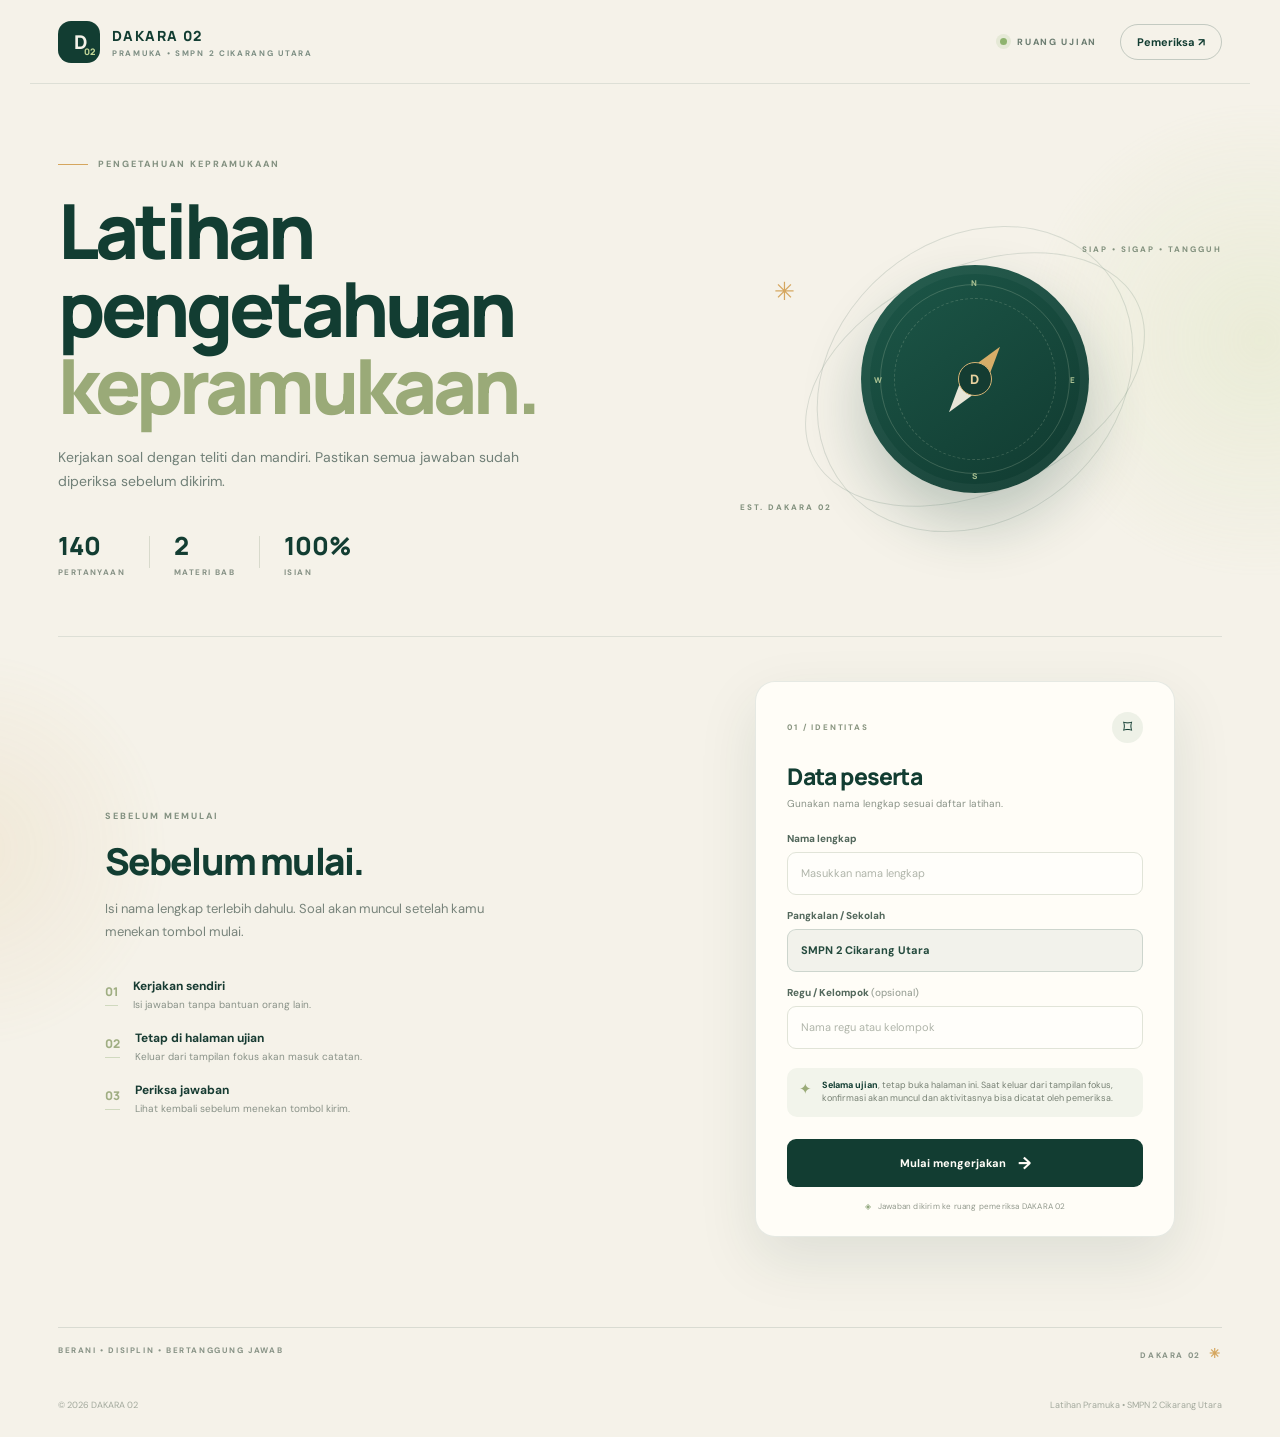
==== index.html @ f545b823 "Add files via upload" ====
<!doctype html>
<html lang="id">
  <head>
    <meta charset="utf-8" />
    <meta name="viewport" content="width=device-width, initial-scale=1" />
    <meta name="theme-color" content="#123d32" />
    <meta
      name="description"
      content="Ruang ujian pengetahuan kepramukaan DAKARA 02."
    />
    <title>DAKARA 02 — Ruang Ujian Pramuka</title>
    <link rel="preconnect" href="https://fonts.googleapis.com" />
    <link rel="preconnect" href="https://fonts.gstatic.com" crossorigin />
    <link
      href="https://fonts.googleapis.com/css2?family=DM+Sans:wght@400;500;600;700;800&family=Manrope:wght@400;500;600;700;800&display=swap"
      rel="stylesheet"
    />
    <link rel="stylesheet" href="style.css" />
    <script src="questions.js" defer></script>
    <script src="app.js" defer></script>
  </head>
  <body>
    <div class="ambient ambient-one"></div>
    <div class="ambient ambient-two"></div>
    <header class="site-header">
      <a class="brand" href="#top" aria-label="DAKARA 02 beranda">
        <span class="brand-mark">D<span>02</span></span>
        <span class="brand-copy"
          ><strong>DAKARA 02</strong
          ><small>PRAMUKA • SMPN 2 CIKARANG UTARA</small></span
        >
      </a>
      <div class="header-right">
        <span class="header-tag"
          ><span class="live-dot"></span> RUANG UJIAN</span
        >
        <button
          class="ghost-button examiner-open"
          id="openExaminer"
          type="button"
        >
          Pemeriksa <span aria-hidden="true">↗</span>
        </button>
      </div>
    </header>

    <main class="main-shell" id="top">
      <section class="intro-screen" id="introScreen">
        <div class="hero-grid">
          <div class="hero-copy">
            <div class="eyebrow">
              <span class="eyebrow-line"></span> PENGETAHUAN KEPRAMUKAAN
            </div>
            <h1>Latihan pengetahuan<br /><em>kepramukaan.</em></h1>
            <p class="hero-lead">
              Kerjakan soal dengan teliti dan mandiri. Pastikan semua jawaban
              sudah diperiksa sebelum dikirim.
            </p>
            <div class="hero-stats">
              <div><strong>140</strong><span>PERTANYAAN</span></div>
              <i></i>
              <div><strong>2</strong><span>MATERI BAB</span></div>
              <i></i>
              <div><strong>100%</strong><span>ISIAN</span></div>
            </div>
          </div>
          <div class="hero-art" aria-hidden="true">
            <div class="orbit orbit-a"></div>
            <div class="orbit orbit-b"></div>
            <div class="compass">
              <span class="compass-n">N</span><span class="compass-e">E</span
              ><span class="compass-s">S</span><span class="compass-w">W</span>
              <div class="compass-needle"></div>
              <div class="compass-center">D</div>
            </div>
            <div class="art-note note-top">SIAP • SIGAP • TANGGUH</div>
            <div class="art-note note-bottom">EST. DAKARA 02</div>
            <div class="art-star">✳</div>
          </div>
        </div>

        <div class="start-layout">
          <div class="start-info">
            <span class="section-kicker">SEBELUM MEMULAI</span>
            <h2>Sebelum mulai.</h2>
            <p>
              Isi nama lengkap terlebih dahulu. Soal akan muncul setelah kamu
              menekan tombol mulai.
            </p>
            <div class="instruction-list">
              <div>
                <span class="instruction-icon">01</span
                ><span
                  ><b>Kerjakan sendiri</b
                  ><small>Isi jawaban tanpa bantuan orang lain.</small></span
                >
              </div>
              <div>
                <span class="instruction-icon">02</span
                ><span
                  ><b>Tetap di halaman ujian</b
                  ><small
                    >Keluar dari tampilan fokus akan masuk catatan.</small
                  ></span
                >
              </div>
              <div>
                <span class="instruction-icon">03</span
                ><span
                  ><b>Periksa jawaban</b
                  ><small
                    >Lihat kembali sebelum menekan tombol kirim.</small
                  ></span
                >
              </div>
            </div>
          </div>
          <form class="start-card" id="startForm">
            <div class="card-heading">
              <span class="card-index">01 / IDENTITAS</span
              ><span class="lock-icon">⌑</span>
            </div>
            <h3>Data peserta</h3>
            <p class="card-subtitle">
              Gunakan nama lengkap sesuai daftar latihan.
            </p>
            <label for="studentName">Nama lengkap</label>
            <input
              id="studentName"
              name="studentName"
              type="text"
              placeholder="Masukkan nama lengkap"
              maxlength="80"
              autocomplete="name"
              required
            />
            <label for="baseName">Pangkalan / Sekolah</label>
            <input
              id="baseName"
              name="baseName"
              type="text"
              value="SMPN 2 Cikarang Utara"
              maxlength="100"
              readonly
              aria-readonly="true"
              required
            />
            <label for="teamName"
              >Regu / Kelompok <span class="optional">(opsional)</span></label
            >
            <input
              id="teamName"
              name="teamName"
              type="text"
              placeholder="Nama regu atau kelompok"
              maxlength="50"
            />
            <div class="focus-note">
              <span>✦</span>
              <p>
                <b>Selama ujian</b>, tetap buka halaman ini. Saat keluar dari
                tampilan fokus, konfirmasi akan muncul dan aktivitasnya bisa
                dicatat oleh pemeriksa.
              </p>
            </div>
            <button class="primary-button full-button" type="submit">
              Mulai mengerjakan <span>→</span>
            </button>
            <div class="secure-caption">
              <span>◈</span> Jawaban dikirim ke ruang pemeriksa DAKARA 02
            </div>
          </form>
        </div>
        <div class="bottom-ribbon">
          <span>BERANI • DISIPLIN • BERTANGGUNG JAWAB</span
          ><span>DAKARA 02 <b>✳</b></span>
        </div>
      </section>

      <section class="exam-screen hidden" id="examScreen">
        <div class="exam-topline">
          <div>
            <span class="section-kicker">RUANG UJIAN / DAKARA 02</span>
            <h2 id="welcomeName">Selamat mengerjakan.</h2>
          </div>
          <div class="exam-meta">
            <span class="meta-pill" id="answeredMeta">0 / 140 terjawab</span
            ><span class="timer-pill" id="timer">00:00</span>
          </div>
        </div>
        <div class="progress-track">
          <div class="progress-fill" id="progressFill"></div>
        </div>
        <div
          class="focus-alert"
          id="focusAlert"
          role="status"
          aria-live="polite"
        >
          <span>!</span>
          <div>
            <b>Jangan tinggalkan halaman ujian.</b
            ><small
              >Keluar dari tampilan fokus atau berpindah aplikasi akan masuk
              catatan pemeriksa.</small
            >
          </div>
          <span class="violation-count" id="violationCount">0 catatan</span>
        </div>
        <div class="exam-layout">
          <aside class="exam-sidebar">
            <div class="sidebar-block">
              <span class="section-kicker">PESERTA</span
              ><strong id="examStudentName">—</strong
              ><small id="examBaseName">—</small>
            </div>
            <div class="sidebar-block chapter-selector">
              <span class="section-kicker">MATERI</span
              ><button
                type="button"
                class="chapter-chip active"
                id="chapterOneChip"
              >
                <span>01</span><span>Bab 1 & 2<small>40 soal</small></span
                ><b>›</b></button
              ><button type="button" class="chapter-chip" id="chapterThreeChip">
                <span>02</span><span>Bab 3<small>100 soal</small></span
                ><b>›</b>
              </button>
            </div>
            <div class="sidebar-tip">
              <span>✳</span>
              <p>
                Jawaban tersimpan sementara di perangkat selama halaman ujian
                terbuka.
              </p>
            </div>
          </aside>
          <div class="question-area">
            <div class="question-toolbar">
              <div>
                <span class="section-kicker" id="sectionLabel"
                  >BAB 1 DAN 2</span
                >
                <h3 id="pageHeading">Dasar-Dasar Kepramukaan</h3>
              </div>
              <span class="page-count" id="pageCount">01 / 14</span>
            </div>
            <div id="questionList" class="question-list"></div>
            <div class="pagination-row">
              <button
                type="button"
                class="secondary-button"
                id="prevPage"
                disabled
              >
                ← Sebelumnya</button
              ><span id="pageHint">Halaman 1 dari 14</span
              ><button type="button" class="primary-button" id="nextPage">
                Berikutnya →
              </button>
            </div>
          </div>
        </div>
        <div class="exam-bottom">
          <span>DAKARA 02 <b>✳</b> • TETAP FOKUS SAMPAI SELESAI</span
          ><button type="button" class="text-button" id="finishButton">
            Kirim jawaban <span>↗</span>
          </button>
        </div>
      </section>

      <section class="submitted-screen hidden" id="submittedScreen">
        <div class="success-seal">✓</div>
        <span class="section-kicker">JAWABAN TERKIRIM</span>
        <h2>Terima kasih,<br /><em id="submittedName">Pejuang DAKARA.</em></h2>
        <p>
          Jawabanmu sudah diteruskan ke ruang pemeriksa. Tetap semangat dan
          terus belajar.
        </p>
        <div class="submitted-summary" id="submittedSummary"></div>
        <div class="bottom-ribbon">
          <span>BERANI • DISIPLIN • BERTANGGUNG JAWAB</span
          ><span>DAKARA 02 <b>✳</b></span>
        </div>
      </section>

      <section class="review-screen hidden" id="reviewScreen">
        <div class="review-header">
          <div>
            <span class="section-kicker">AREA KHUSUS</span>
            <h2>Ruang pemeriksa.</h2>
            <p>
              Masuk menggunakan kode pemeriksa untuk melihat daftar peserta dan
              memeriksa jawaban.
            </p>
          </div>
          <button type="button" class="ghost-button" id="closeExaminer">
            ← Kembali
          </button>
        </div>
        <div class="review-login" id="reviewLogin">
          <span class="card-index">AKSES TERBATAS / DAKARA 02</span>
          <h3>Masuk sebagai pemeriksa</h3>
          <label for="reviewCode">Kode pemeriksa</label
          ><input
            id="reviewCode"
            type="password"
            placeholder="Masukkan kode akses"
            autocomplete="off"
          />
          <button
            type="button"
            class="primary-button full-button"
            id="loadParticipants"
          >
            Buka daftar peserta →
          </button>
          <p class="form-message" id="reviewMessage"></p>
        </div>
        <div class="review-dashboard hidden" id="reviewDashboard">
          <div class="review-dashboard-head">
            <div>
              <span class="section-kicker">DATA MASUK</span>
              <h3>Daftar peserta</h3>
            </div>
            <button
              type="button"
              class="secondary-button"
              id="refreshParticipants"
            >
              ↻ Muat ulang
            </button>
          </div>
          <div class="review-stats" id="reviewStats"></div>
          <div class="review-table-wrap">
            <table class="review-table">
              <thead>
                <tr>
                  <th>Peserta</th>
                  <th>Pangkalan</th>
                  <th>Jawaban</th>
                  <th>Catatan fokus</th>
                  <th></th>
                </tr>
              </thead>
              <tbody id="participantsBody"></tbody>
            </table>
          </div>
          <p class="empty-state hidden" id="emptyParticipants">
            Belum ada jawaban peserta yang masuk.
          </p>
          <div class="answer-detail hidden" id="answerDetail">
            <div class="detail-heading">
              <div>
                <span class="section-kicker">LEMBAR JAWABAN</span>
                <h3 id="detailName">Nama peserta</h3>
                <p id="detailMeta"></p>
              </div>
              <button class="secondary-button" type="button" id="closeDetail">
                Tutup ✕
              </button>
            </div>
            <div id="detailAnswers"></div>
          </div>
        </div>
        <div class="bottom-ribbon">
          <span>AREA KHUSUS PEMERIKSA</span><span>DAKARA 02 <b>✳</b></span>
        </div>
      </section>
    </main>

    <div class="toast" id="toast" role="status" aria-live="polite"></div>
    <div
      class="modal-backdrop hidden"
      id="focusExitModal"
      role="dialog"
      aria-modal="true"
      aria-labelledby="focusModalTitle"
    >
      <div class="confirm-card focus-confirm-card">
        <span class="section-kicker">PEMBERITAHUAN UJIAN</span>
        <h3 id="focusModalTitle">Keluar dari tampilan fokus?</h3>
        <p id="focusModalCopy">
          Kalau kamu memilih keluar, aktivitas ini akan dicatat sebagai membuka
          aplikasi lain dan bisa dilihat oleh pemeriksa. Kamu yakin ingin
          keluar?
        </p>
        <div class="focus-modal-actions">
          <button type="button" class="secondary-button" id="focusStayButton">
            Tetap di ujian
          </button>
          <button type="button" class="primary-button" id="focusLeaveButton">
            Ya, keluar
          </button>
          <button
            type="button"
            class="primary-button hidden"
            id="focusResumeButton"
          >
            Saya mengerti
          </button>
        </div>
      </div>
    </div>
    <div
      class="modal-backdrop hidden"
      id="confirmModal"
      role="dialog"
      aria-modal="true"
      aria-labelledby="confirmTitle"
    >
      <div class="confirm-card">
        <span class="section-kicker">SEBELUM MENGIRIM</span>
        <h3 id="confirmTitle">Sudah yakin dengan jawabanmu?</h3>
        <p id="confirmCopy">
          Jawaban yang sudah dikirim tidak dapat diubah dari halaman peserta.
        </p>
        <div class="confirm-stats" id="confirmStats"></div>
        <div class="confirm-actions">
          <button type="button" class="secondary-button" id="cancelSubmit">
            Periksa lagi</button
          ><button type="button" class="primary-button" id="confirmSubmit">
            Ya, kirim jawaban →
          </button>
        </div>
      </div>
    </div>
    <iframe
      name="submitFrame"
      id="submitFrame"
      class="hidden-frame"
      title="Pengiriman jawaban"
    ></iframe>
    <form
      id="submitForm"
      class="hidden-frame"
      method="POST"
      target="submitFrame"
    >
      <input type="hidden" name="payload" id="payloadField" />
    </form>
    <footer class="site-footer">
      <span>© 2026 DAKARA 02</span
      ><span>Latihan Pramuka • SMPN 2 Cikarang Utara</span>
    </footer>
  </body>
</html>
---- style.css ----
:root{--forest:#123d32;--forest-2:#1b5546;--forest-3:#2a6a57;--lime:#c6d99a;--paper:#f5f2e9;--paper-2:#fffdf7;--ink:#173b32;--muted:#718078;--line:#e3e3d7;--gold:#d5a65e;--danger:#b55242;--shadow:0 22px 60px rgba(18,61,50,.10)}
*{box-sizing:border-box}html{scroll-behavior:smooth}body{margin:0;background:var(--paper);color:var(--ink);font-family:'DM Sans',sans-serif;min-height:100vh;overflow-x:hidden}button,input{font:inherit}button{cursor:pointer}.ambient{position:fixed;z-index:-1;border-radius:50%;filter:blur(1px);pointer-events:none}.ambient-one{width:480px;height:480px;right:-220px;top:100px;background:radial-gradient(circle,rgba(198,217,154,.22),transparent 70%)}.ambient-two{width:400px;height:400px;left:-230px;bottom:-150px;background:radial-gradient(circle,rgba(213,166,94,.12),transparent 70%)}.site-header{height:84px;display:flex;align-items:center;justify-content:space-between;max-width:1220px;margin:auto;padding:0 28px;border-bottom:1px solid rgba(18,61,50,.10);position:relative;z-index:2}.brand{display:flex;align-items:center;gap:12px;text-decoration:none;color:var(--forest)}.brand-mark{height:42px;width:42px;border-radius:13px;background:var(--forest);color:var(--paper);display:flex;align-items:center;justify-content:center;font:800 19px Manrope;letter-spacing:-2px;position:relative}.brand-mark span{font-size:9px;color:var(--lime);position:absolute;right:5px;bottom:5px;letter-spacing:0}.brand-copy{display:flex;flex-direction:column;gap:3px}.brand-copy strong{font:800 14px Manrope;letter-spacing:1.4px}.brand-copy small{font-size:8px;letter-spacing:1.7px;color:#7c8d82;font-weight:700}.header-right{display:flex;align-items:center;gap:23px}.header-tag{font-size:9px;letter-spacing:1.7px;font-weight:800;color:#6c7d71}.live-dot{display:inline-block;width:7px;height:7px;border-radius:50%;background:#8eb36e;margin-right:7px;box-shadow:0 0 0 4px rgba(142,179,110,.15)}.ghost-button{border:1px solid rgba(18,61,50,.22);background:transparent;color:var(--forest);border-radius:50px;padding:10px 16px;font-size:11px;font-weight:700;transition:.2s}.ghost-button:hover,.secondary-button:hover{background:#e9eddf;border-color:#b5c6aa}.main-shell{max-width:1220px;margin:0 auto;padding:0 28px}.intro-screen{padding-top:54px}.hero-grid{display:grid;grid-template-columns:1.15fr .85fr;align-items:center;min-height:390px;position:relative}.hero-copy{padding:20px 0 44px}.eyebrow,.section-kicker{font-size:9px;letter-spacing:2px;font-weight:800;color:#839181}.eyebrow{display:flex;align-items:center;gap:10px}.eyebrow-line{width:30px;height:1px;background:var(--gold)}h1,h2,h3,p{margin-top:0}h1{font:800 clamp(48px,6vw,76px)/1.02 Manrope;letter-spacing:-4px;margin:22px 0 20px;color:var(--forest)}h1 em,h2 em{font-style:normal;color:#9aaa78} .hero-lead{max-width:505px;line-height:1.75;color:#718078;font-size:14px}.hero-stats{display:flex;align-items:center;gap:24px;margin-top:34px}.hero-stats div{display:flex;flex-direction:column;gap:4px}.hero-stats strong{font:800 25px Manrope;color:var(--forest)}.hero-stats span{font-size:8px;letter-spacing:1.4px;color:#879286;font-weight:800}.hero-stats i{height:32px;width:1px;background:#d8dacc}.hero-art{height:340px;position:relative;display:flex;align-items:center;justify-content:center}.orbit{position:absolute;border:1px solid rgba(18,61,50,.13);border-radius:50%;transform:rotate(-25deg)}.orbit-a{width:360px;height:225px}.orbit-b{width:280px;height:340px;transform:rotate(50deg)}.compass{width:228px;height:228px;border-radius:50%;background:linear-gradient(145deg,#1d5849,#10392f);box-shadow:0 30px 60px rgba(18,61,50,.24),inset 0 0 0 9px rgba(255,255,255,.04);position:relative;display:flex;align-items:center;justify-content:center;color:#dae7c9}.compass:before,.compass:after{content:'';position:absolute;border:1px solid rgba(217,231,201,.20);border-radius:50%;inset:19px}.compass:after{inset:33px;border-style:dashed}.compass-n,.compass-e,.compass-s,.compass-w{position:absolute;font:800 8px Manrope;letter-spacing:1px;color:#a8c092}.compass-n{top:12px}.compass-s{bottom:12px}.compass-e{right:13px}.compass-w{left:13px}.compass-needle{width:83px;height:83px;clip-path:polygon(50% 0,65% 48%,50% 100%,35% 52%);background:linear-gradient(180deg,#d7ad68 0 50%,#e8e6d8 50%);transform:rotate(38deg);filter:drop-shadow(0 4px 5px rgba(0,0,0,.2))}.compass-center{position:absolute;width:34px;height:34px;border-radius:50%;background:#143c32;border:1px solid #d5b475;color:#e8d19e;display:grid;place-items:center;font:800 13px Manrope}.art-note{position:absolute;font-size:8px;letter-spacing:2px;font-weight:800;color:#82917e}.note-top{top:35px;right:0}.note-bottom{bottom:37px;left:13px}.art-star{position:absolute;top:66px;left:47px;color:var(--gold);font-size:25px}.start-layout{display:grid;grid-template-columns:1fr 420px;gap:9%;align-items:center;padding:44px 4% 90px;border-top:1px solid rgba(18,61,50,.10);margin-top:15px}.start-info{max-width:440px}.start-info h2,.review-header h2{font:800 37px Manrope;letter-spacing:-1.8px;margin:12px 0;color:var(--forest)}.start-info>p,.review-header p{font-size:13px;line-height:1.75;color:#78847b;max-width:430px}.instruction-list{display:grid;gap:19px;margin-top:34px}.instruction-list>div{display:flex;gap:15px;align-items:center}.instruction-icon{font:800 12px Manrope;color:#a0ae83;border-bottom:1px solid #d0d9bf;padding-bottom:5px}.instruction-list span:last-child{display:flex;flex-direction:column;gap:4px}.instruction-list b{font-size:12px}.instruction-list small{font-size:10px;color:#899288}.start-card,.review-login{padding:30px 31px 25px;border:1px solid rgba(18,61,50,.10);border-radius:20px;background:var(--paper-2);box-shadow:var(--shadow)}.card-heading{display:flex;justify-content:space-between;align-items:center}.card-index{font-size:8px;letter-spacing:1.8px;font-weight:800;color:#899580}.lock-icon{width:31px;height:31px;display:grid;place-items:center;border-radius:50%;background:#eef1e7;color:var(--forest);font-size:18px}.start-card h3,.review-login h3{font:800 23px Manrope;letter-spacing:-.8px;margin:17px 0 5px;color:var(--forest)}.card-subtitle{font-size:10px;color:#8a9388;margin-bottom:22px}.start-card label,.review-login label{display:block;font-size:10px;font-weight:800;color:#53685c;margin:14px 0 7px}.optional{font-weight:500;color:#9ca399}.start-card input,.review-login input{width:100%;height:43px;padding:0 13px;border:1px solid #e1e4d8;border-radius:9px;background:#fffefa;outline:none;font-size:11px;color:var(--ink);transition:.2s}.start-card input:focus,.review-login input:focus{border-color:#91a77e;box-shadow:0 0 0 3px rgba(145,167,126,.13)}input::placeholder{color:#b0b5aa}.focus-note{display:flex;gap:10px;background:#f2f4eb;padding:11px 12px;border-radius:10px;margin:19px 0}.focus-note>span{color:#9aaa78;font-size:15px}.focus-note p{font-size:9px;line-height:1.55;color:#778174;margin:0}.focus-note b{color:var(--forest)}.primary-button,.secondary-button{border:0;border-radius:9px;padding:13px 17px;font-size:11px;font-weight:800;transition:.2s;display:inline-flex;align-items:center;justify-content:center;gap:12px}.primary-button{background:var(--forest);color:#fffdf7}.primary-button:hover{background:#245b4a;transform:translateY(-1px);box-shadow:0 8px 18px rgba(18,61,50,.16)}.primary-button:disabled,.secondary-button:disabled{opacity:.45;cursor:not-allowed;transform:none;box-shadow:none}.full-button{width:100%;margin-top:3px}.full-button span{font-size:17px}.secure-caption{text-align:center;margin-top:14px;color:#92998d;font-size:8px;letter-spacing:.2px}.secure-caption span{color:#91a77e;margin-right:4px}.bottom-ribbon{border-top:1px solid rgba(18,61,50,.12);padding:17px 0;display:flex;justify-content:space-between;font-size:8px;letter-spacing:1.6px;color:#899487;font-weight:800}.bottom-ribbon b,.exam-bottom b{color:var(--gold);font-size:13px;margin-left:5px}.site-footer{max-width:1220px;margin:auto;padding:20px 28px 26px;display:flex;justify-content:space-between;color:#a3a99d;font-size:9px}.hidden{display:none!important}.exam-screen{padding:49px 0 20px}.exam-topline{display:flex;justify-content:space-between;align-items:end;margin-bottom:19px}.exam-topline h2{font:800 30px Manrope;letter-spacing:-1px;margin:8px 0 0}.exam-meta{display:flex;gap:9px;align-items:center}.meta-pill,.timer-pill,.page-count{font-size:9px;letter-spacing:.5px;font-weight:800;border-radius:30px;padding:10px 13px;background:#e8ecdf;color:#65755f}.timer-pill{background:var(--forest);color:#f7f4e8;min-width:68px;text-align:center;font-variant-numeric:tabular-nums}.progress-track{height:5px;background:#e0e4d8;border-radius:6px;overflow:hidden;margin-bottom:19px}.progress-fill{height:100%;width:0;background:linear-gradient(90deg,#71956d,#c2d498);transition:width .25s}.focus-alert{display:flex;align-items:center;gap:10px;background:#f3eee2;border:1px solid #e9dfc9;border-radius:10px;padding:10px 13px;margin-bottom:24px;color:#856b42}.focus-alert>span:first-child{width:19px;height:19px;display:grid;place-items:center;border:1px solid #c4a46c;border-radius:50%;font-weight:800;font-size:11px}.focus-alert div{display:flex;flex-direction:column;gap:2px;flex:1}.focus-alert b{font-size:10px}.focus-alert small{font-size:9px;color:#9b8967}.violation-count{font-size:9px;font-weight:800;white-space:nowrap}.exam-layout{display:grid;grid-template-columns:220px 1fr;gap:26px}.exam-sidebar{display:flex;flex-direction:column;gap:22px}.sidebar-block{padding:20px;border:1px solid var(--line);border-radius:14px;background:rgba(255,253,247,.65)}.sidebar-block>strong{display:block;font:800 15px Manrope;margin-top:12px}.sidebar-block>small{display:block;color:#879187;font-size:9px;margin-top:4px}.chapter-selector{display:flex;flex-direction:column;gap:10px}.chapter-selector>.section-kicker{margin-bottom:5px}.chapter-chip{border:1px solid transparent;background:transparent;border-radius:9px;padding:10px;display:flex;align-items:center;gap:9px;text-align:left;color:#68766b}.chapter-chip>span:first-child{font:800 10px Manrope;color:#a1ad8c}.chapter-chip>span:nth-child(2){font-size:10px;font-weight:800;display:flex;flex-direction:column;gap:3px;flex:1}.chapter-chip small{font-size:8px;font-weight:500;color:#9aa196}.chapter-chip b{font-size:17px;font-weight:500}.chapter-chip.active{background:#e9eee1;border-color:#d9e2cf;color:var(--forest)}.sidebar-tip{display:flex;gap:9px;padding:13px;background:#e9eee2;border-radius:10px}.sidebar-tip span{color:#98a977}.sidebar-tip p{font-size:9px;line-height:1.6;color:#788574;margin:0}.question-area{min-width:0;border:1px solid var(--line);border-radius:15px;background:var(--paper-2);padding:24px 25px 18px;box-shadow:0 12px 35px rgba(18,61,50,.04)}.question-toolbar{display:flex;align-items:end;justify-content:space-between;padding-bottom:17px;border-bottom:1px solid #edf0e7}.question-toolbar h3{font:800 19px Manrope;letter-spacing:-.5px;margin:6px 0 0}.page-count{background:#f0f1e9}.question-list{display:grid;grid-template-columns:1fr 1fr;gap:14px;padding:19px 0}.question-card{padding:14px 14px 13px;border:1px solid #e9ebdf;border-radius:11px;background:#fffefa;min-width:0}.question-card:focus-within{border-color:#a9ba94;box-shadow:0 0 0 3px rgba(169,186,148,.12)}.question-number{display:flex;align-items:center;gap:7px;margin-bottom:9px}.question-number span{font:800 9px Manrope;color:#9aa984}.question-number small{font-size:8px;letter-spacing:.8px;color:#a9afa2}.question-text{font-size:11px;line-height:1.55;color:#314e40;min-height:34px;margin-bottom:11px}.question-card textarea{width:100%;resize:vertical;min-height:58px;border:1px solid #e9ebdf;border-radius:8px;padding:9px 10px;background:#fafaf5;color:var(--ink);font:10px/1.5 'DM Sans',sans-serif;outline:none}.question-card textarea:focus{border-color:#91a77e;background:#fff}.question-card textarea::placeholder{color:#b5baae}.pagination-row{display:flex;justify-content:space-between;align-items:center;gap:12px;padding-top:16px;border-top:1px solid #edf0e7}.pagination-row>span{font-size:9px;color:#97a092}.secondary-button{background:#edf0e7;color:#546b59;border:1px solid #e1e7d9}.pagination-row .primary-button,.pagination-row .secondary-button{min-width:122px}.exam-bottom{display:flex;justify-content:space-between;align-items:center;border-top:1px solid rgba(18,61,50,.12);padding:18px 0;margin-top:24px;font-size:8px;letter-spacing:1.4px;font-weight:800;color:#94a08e}.text-button{border:0;background:transparent;color:var(--forest);font-size:10px;font-weight:800}.text-button span{font-size:14px;margin-left:6px}.submitted-screen{padding:95px 0 0;min-height:570px;text-align:center;display:flex;flex-direction:column;align-items:center}.success-seal{height:65px;width:65px;border-radius:50%;background:var(--forest);color:var(--lime);display:grid;place-items:center;font-size:25px;margin-bottom:22px;box-shadow:0 0 0 9px #e6ebdd}.submitted-screen h2{font:800 43px/1.1 Manrope;letter-spacing:-2px;margin:15px 0;color:var(--forest)}.submitted-screen>p{font-size:12px;color:#7e897e;max-width:400px;line-height:1.7}.submitted-summary{display:flex;gap:35px;background:#fffdf7;border:1px solid var(--line);border-radius:12px;padding:18px 26px;margin:22px 0 75px}.submitted-summary div{display:flex;flex-direction:column;gap:5px}.submitted-summary strong{font:800 22px Manrope}.submitted-summary span{font-size:8px;letter-spacing:1px;color:#929b8d;font-weight:800}.review-screen{padding-top:54px;min-height:620px}.review-header{display:flex;justify-content:space-between;align-items:center;margin-bottom:30px}.review-header h2{margin-bottom:8px}.review-login{max-width:430px;margin:0 auto 75px}.review-login label{margin-top:24px}.review-login .primary-button{margin-top:15px}.form-message{font-size:10px;line-height:1.6;color:var(--danger);min-height:14px;margin:12px 0 0}.review-dashboard{margin-bottom:55px}.review-dashboard-head,.detail-heading{display:flex;justify-content:space-between;align-items:center}.review-dashboard-head h3,.detail-heading h3{font:800 22px Manrope;margin:8px 0 0}.review-stats{display:flex;gap:10px;margin:18px 0}.review-stat{padding:14px 18px;background:#e9eee1;border-radius:10px;min-width:125px}.review-stat strong{display:block;font:800 20px Manrope}.review-stat span{font-size:8px;letter-spacing:1px;color:#7c897a}.review-table-wrap{overflow-x:auto;border:1px solid var(--line);border-radius:12px;background:#fffdf7}.review-table{border-collapse:collapse;width:100%;min-width:690px;text-align:left}.review-table th{font-size:8px;text-transform:uppercase;letter-spacing:1px;color:#879284;background:#f1f2e9;padding:14px}.review-table td{font-size:10px;padding:14px;border-top:1px solid #edf0e7;color:#53665a}.review-table td:first-child{font-weight:800;color:var(--forest)}.review-table tr button{font-size:9px;padding:8px 11px}.empty-state{text-align:center;padding:28px;color:#929b8d;font-size:11px}.answer-detail{margin-top:24px;padding:22px;background:#fffdf7;border:1px solid var(--line);border-radius:13px}.detail-heading{padding-bottom:15px;border-bottom:1px solid #edf0e7;margin-bottom:12px}.detail-heading p{font-size:9px;color:#8a9589;margin:5px 0 0}.detail-answer{padding:12px 0;border-bottom:1px solid #eff0e8}.detail-answer:last-child{border:0}.detail-answer .detail-q{font-size:10px;line-height:1.5;font-weight:700;color:#385446}.detail-answer .detail-a{font-size:10px;line-height:1.6;color:#7e897e;margin-top:6px;white-space:pre-wrap}.toast{position:fixed;z-index:20;bottom:26px;left:50%;transform:translate(-50%,20px);background:#173f34;color:#fffdf7;border-radius:40px;padding:12px 18px;font-size:10px;box-shadow:0 8px 30px rgba(0,0,0,.18);opacity:0;pointer-events:none;transition:.25s;max-width:calc(100vw - 32px);text-align:center}.toast.show{opacity:1;transform:translate(-50%,0)}.modal-backdrop{position:fixed;z-index:30;inset:0;background:rgba(12,31,25,.56);display:grid;place-items:center;padding:18px}.confirm-card{width:min(440px,100%);background:var(--paper-2);border-radius:17px;padding:29px;box-shadow:0 30px 80px rgba(0,0,0,.22)}.confirm-card h3{font:800 23px Manrope;letter-spacing:-.8px;margin:13px 0 8px}.confirm-card>p{font-size:11px;line-height:1.65;color:#7d897f}.confirm-stats{display:flex;gap:20px;padding:14px;background:#f0f2e9;border-radius:10px;margin:17px 0}.confirm-stats div{display:flex;flex-direction:column;gap:3px}.confirm-stats strong{font:800 18px Manrope}.confirm-stats span{font-size:8px;color:#849080;letter-spacing:.6px}.confirm-actions{display:flex;justify-content:flex-end;gap:8px}.hidden-frame{display:none!important}
@media(max-width:900px){.hero-grid{grid-template-columns:1fr .8fr}.start-layout{grid-template-columns:1fr 390px;gap:5%;padding-left:0;padding-right:0}.exam-layout{grid-template-columns:180px 1fr;gap:16px}.question-list{grid-template-columns:1fr}.question-card{display:grid;grid-template-columns:1fr;}}
@media(max-width:680px){.site-header{height:70px;padding:0 18px}.header-tag{display:none}.header-right{gap:0}.ghost-button{padding:9px 12px;font-size:10px}.main-shell{padding:0 18px}.intro-screen{padding-top:28px}.hero-grid{grid-template-columns:1fr;min-height:unset}.hero-copy{padding:20px 0 0}.hero-copy h1{font-size:52px;letter-spacing:-3px}.hero-lead{font-size:12px;max-width:420px}.hero-stats{margin-top:25px;gap:16px}.hero-stats strong{font-size:21px}.hero-art{height:265px;margin-top:-4px}.compass{width:175px;height:175px}.orbit-a{width:270px;height:170px}.orbit-b{width:220px;height:270px}.compass-needle{width:66px;height:66px}.compass-center{width:28px;height:28px}.note-top{right:12px;top:22px}.note-bottom{left:13px;bottom:23px}.art-star{top:47px;left:30px}.start-layout{grid-template-columns:1fr;gap:28px;padding:30px 0 55px;margin-top:0}.start-info h2,.review-header h2{font-size:31px}.start-info>p{font-size:12px}.instruction-list{gap:15px;margin-top:22px}.start-card{padding:24px 20px}.bottom-ribbon{font-size:7px;letter-spacing:1px}.site-footer{padding:18px;gap:10px;font-size:8px}.exam-screen{padding-top:30px}.exam-topline{align-items:start;flex-direction:column;gap:14px}.exam-topline h2{font-size:25px}.exam-meta{width:100%;justify-content:space-between}.exam-layout{grid-template-columns:1fr}.exam-sidebar{display:grid;grid-template-columns:1fr 1.3fr;gap:10px}.sidebar-block{padding:13px}.sidebar-block>strong{font-size:12px}.chapter-selector{gap:6px}.chapter-chip{padding:6px}.sidebar-tip{display:none}.question-area{padding:17px 13px}.question-toolbar h3{font-size:17px}.question-list{padding:13px 0;gap:10px}.question-card{padding:12px}.question-text{font-size:11px}.pagination-row{flex-wrap:wrap}.pagination-row>span{order:-1;width:100%;text-align:center}.pagination-row .primary-button,.pagination-row .secondary-button{flex:1;min-width:0}.exam-bottom{font-size:7px;letter-spacing:.7px}.submitted-screen{padding-top:75px}.submitted-screen h2{font-size:38px}.submitted-summary{gap:18px;padding:15px;margin-bottom:55px}.review-screen{padding-top:34px}.review-header{align-items:flex-start;gap:15px}.review-header h2{font-size:28px}.review-header .ghost-button{white-space:nowrap}.review-login{padding:23px 19px}.review-stats{flex-wrap:wrap}.review-stat{flex:1;min-width:90px;padding:12px}.detail-heading{align-items:flex-start;gap:10px}.detail-heading h3{font-size:17px}}
.focus-alert.warning-active{background:#f7e9e2;border-color:#e9c9bd;color:#a45242}.focus-alert.warning-active small{color:#a87868}


/* Identitas pangkalan tetap untuk seluruh peserta DAKARA 02 */
.start-card input[readonly] {
  background: rgba(18, 61, 50, 0.055);
  color: #244a3d;
  border-color: rgba(18, 61, 50, 0.16);
  cursor: default;
  font-weight: 700;
}
.field-note {
  display: block;
  margin: -8px 0 14px;
  color: #788579;
  font-size: 0.76rem;
}

/* Konfirmasi saat peserta keluar dari tampilan fokus */
.focus-confirm-card {
  border-top: 4px solid #b88949;
}
.focus-modal-actions {
  display: flex;
  justify-content: flex-end;
  flex-wrap: wrap;
  gap: 9px;
  margin-top: 22px;
}
.focus-modal-actions .primary-button {
  background: #8d493d;
}
.focus-modal-actions .primary-button:hover {
  background: #753b32;
}
@media (max-width: 480px) {
  .focus-modal-actions {
    display: grid;
    grid-template-columns: 1fr;
  }
  .focus-modal-actions button {
    width: 100%;
  }
}
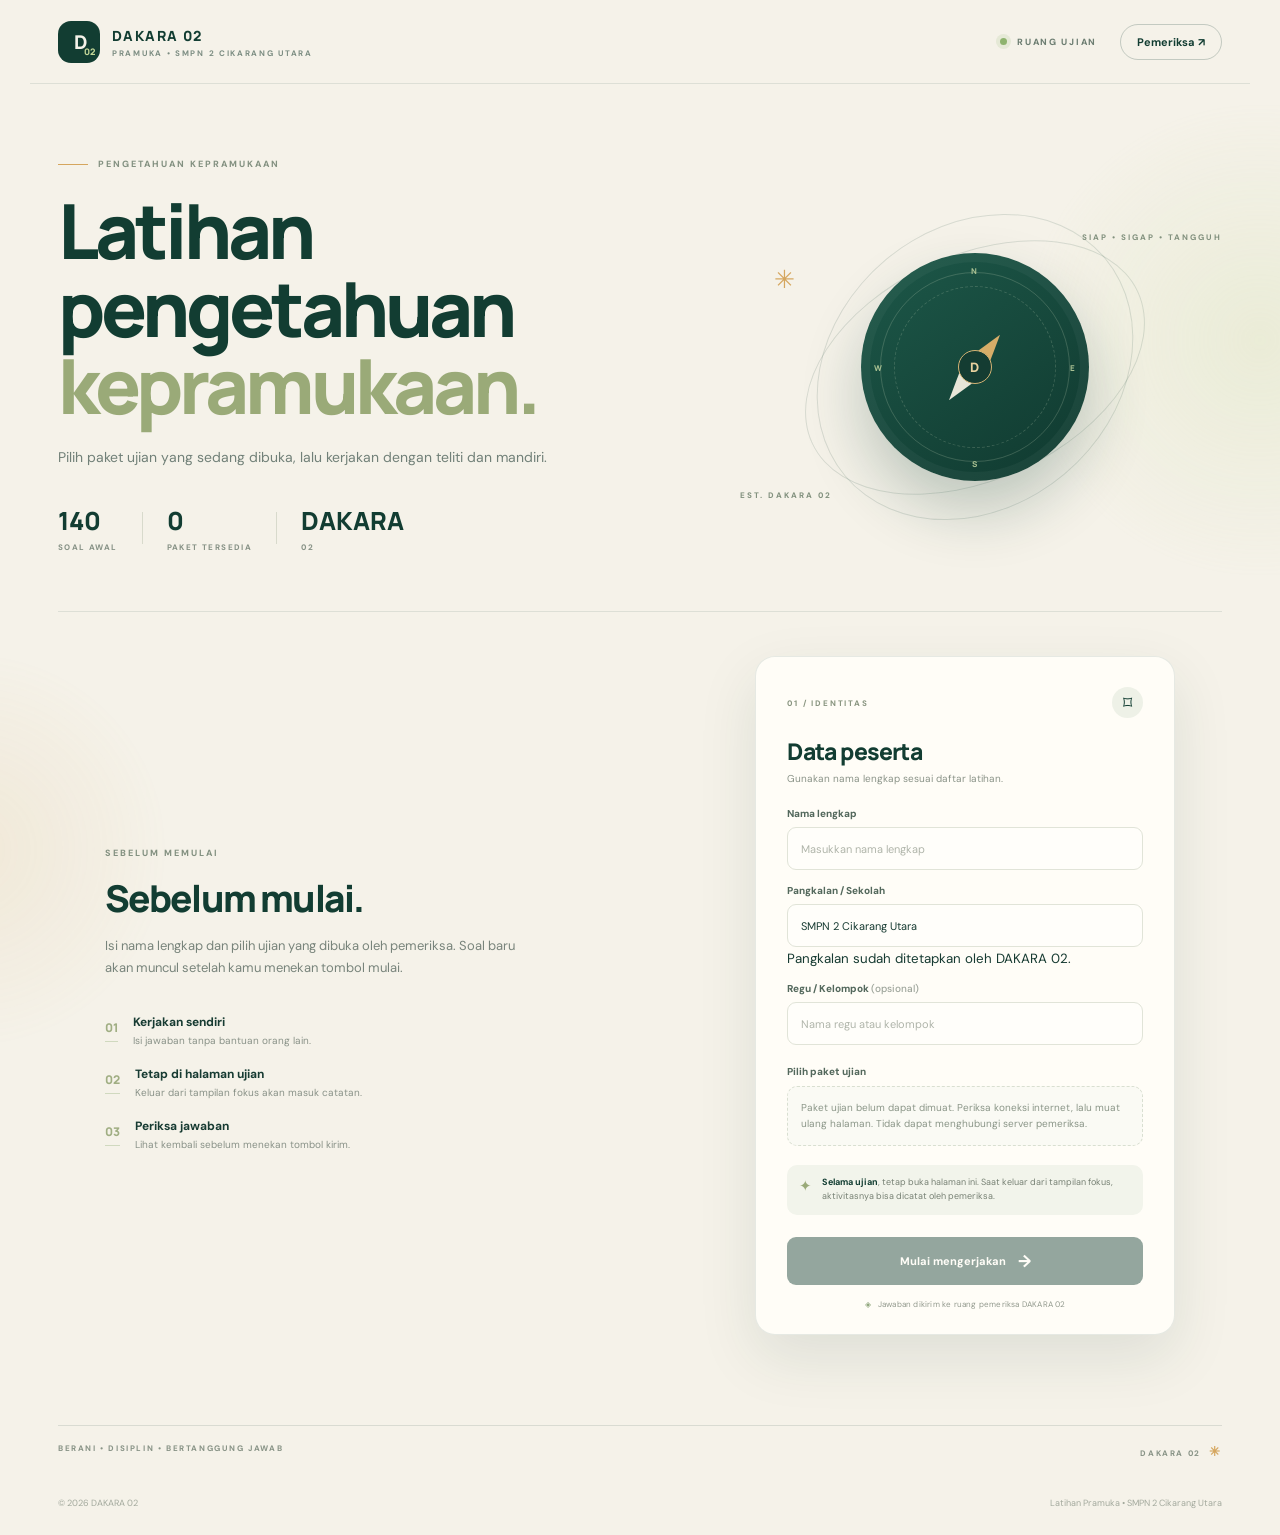
==== commit 219b7212: "Add files via upload" ====
--- a/index.html
+++ b/index.html
@@ -1,448 +1,177 @@
 <!doctype html>
 <html lang="id">
-  <head>
-    <meta charset="utf-8" />
-    <meta name="viewport" content="width=device-width, initial-scale=1" />
-    <meta name="theme-color" content="#123d32" />
-    <meta
-      name="description"
-      content="Ruang ujian pengetahuan kepramukaan DAKARA 02."
-    />
-    <title>DAKARA 02 — Ruang Ujian Pramuka</title>
-    <link rel="preconnect" href="https://fonts.googleapis.com" />
-    <link rel="preconnect" href="https://fonts.gstatic.com" crossorigin />
-    <link
-      href="https://fonts.googleapis.com/css2?family=DM+Sans:wght@400;500;600;700;800&family=Manrope:wght@400;500;600;700;800&display=swap"
-      rel="stylesheet"
-    />
-    <link rel="stylesheet" href="style.css" />
-    <script src="questions.js" defer></script>
-    <script src="app.js" defer></script>
-  </head>
-  <body>
-    <div class="ambient ambient-one"></div>
-    <div class="ambient ambient-two"></div>
-    <header class="site-header">
-      <a class="brand" href="#top" aria-label="DAKARA 02 beranda">
-        <span class="brand-mark">D<span>02</span></span>
-        <span class="brand-copy"
-          ><strong>DAKARA 02</strong
-          ><small>PRAMUKA • SMPN 2 CIKARANG UTARA</small></span
-        >
-      </a>
-      <div class="header-right">
-        <span class="header-tag"
-          ><span class="live-dot"></span> RUANG UJIAN</span
-        >
-        <button
-          class="ghost-button examiner-open"
-          id="openExaminer"
-          type="button"
-        >
-          Pemeriksa <span aria-hidden="true">↗</span>
-        </button>
-      </div>
-    </header>
+<head>
+  <meta charset="utf-8">
+  <meta name="viewport" content="width=device-width, initial-scale=1">
+  <meta name="theme-color" content="#123d32">
+  <meta name="description" content="Ruang ujian pengetahuan kepramukaan DAKARA 02.">
+  <title>DAKARA 02 — Ruang Ujian Pramuka</title>
+  <link rel="preconnect" href="https://fonts.googleapis.com">
+  <link rel="preconnect" href="https://fonts.gstatic.com" crossorigin>
+  <link href="https://fonts.googleapis.com/css2?family=DM+Sans:wght@400;500;600;700;800&family=Manrope:wght@400;500;600;700;800&display=swap" rel="stylesheet">
+  <link rel="stylesheet" href="style.css">
+  <script src="questions.js" defer></script>
+  <script src="app.js" defer></script>
+</head>
+<body>
+  <div class="ambient ambient-one"></div>
+  <div class="ambient ambient-two"></div>
+  <header class="site-header">
+    <a class="brand" href="#top" aria-label="DAKARA 02 beranda">
+      <span class="brand-mark">D<span>02</span></span>
+      <span class="brand-copy"><strong>DAKARA 02</strong><small>PRAMUKA • SMPN 2 CIKARANG UTARA</small></span>
+    </a>
+    <div class="header-right">
+      <span class="header-tag"><span class="live-dot"></span> RUANG UJIAN</span>
+      <button class="ghost-button examiner-open" id="openExaminer" type="button">Pemeriksa <span aria-hidden="true">↗</span></button>
+    </div>
+  </header>
 
-    <main class="main-shell" id="top">
-      <section class="intro-screen" id="introScreen">
-        <div class="hero-grid">
-          <div class="hero-copy">
-            <div class="eyebrow">
-              <span class="eyebrow-line"></span> PENGETAHUAN KEPRAMUKAAN
-            </div>
-            <h1>Latihan pengetahuan<br /><em>kepramukaan.</em></h1>
-            <p class="hero-lead">
-              Kerjakan soal dengan teliti dan mandiri. Pastikan semua jawaban
-              sudah diperiksa sebelum dikirim.
-            </p>
-            <div class="hero-stats">
-              <div><strong>140</strong><span>PERTANYAAN</span></div>
-              <i></i>
-              <div><strong>2</strong><span>MATERI BAB</span></div>
-              <i></i>
-              <div><strong>100%</strong><span>ISIAN</span></div>
-            </div>
-          </div>
-          <div class="hero-art" aria-hidden="true">
-            <div class="orbit orbit-a"></div>
-            <div class="orbit orbit-b"></div>
-            <div class="compass">
-              <span class="compass-n">N</span><span class="compass-e">E</span
-              ><span class="compass-s">S</span><span class="compass-w">W</span>
-              <div class="compass-needle"></div>
-              <div class="compass-center">D</div>
-            </div>
-            <div class="art-note note-top">SIAP • SIGAP • TANGGUH</div>
-            <div class="art-note note-bottom">EST. DAKARA 02</div>
-            <div class="art-star">✳</div>
+  <main class="main-shell" id="top">
+    <section class="intro-screen" id="introScreen">
+      <div class="hero-grid">
+        <div class="hero-copy">
+          <div class="eyebrow"><span class="eyebrow-line"></span> PENGETAHUAN KEPRAMUKAAN</div>
+          <h1>Latihan pengetahuan<br><em>kepramukaan.</em></h1>
+          <p class="hero-lead">Pilih paket ujian yang sedang dibuka, lalu kerjakan dengan teliti dan mandiri.</p>
+          <div class="hero-stats">
+            <div><strong id="questionTotalStat">140</strong><span>SOAL AWAL</span></div>
+            <i></i>
+            <div><strong id="examTotalStat">1</strong><span>PAKET TERSEDIA</span></div>
+            <i></i>
+            <div><strong>DAKARA</strong><span>02</span></div>
           </div>
         </div>
+        <div class="hero-art" aria-hidden="true">
+          <div class="orbit orbit-a"></div><div class="orbit orbit-b"></div>
+          <div class="compass"><span class="compass-n">N</span><span class="compass-e">E</span><span class="compass-s">S</span><span class="compass-w">W</span><div class="compass-needle"></div><div class="compass-center">D</div></div>
+          <div class="art-note note-top">SIAP • SIGAP • TANGGUH</div>
+          <div class="art-note note-bottom">EST. DAKARA 02</div>
+          <div class="art-star">✳</div>
+        </div>
+      </div>
 
-        <div class="start-layout">
-          <div class="start-info">
-            <span class="section-kicker">SEBELUM MEMULAI</span>
-            <h2>Sebelum mulai.</h2>
-            <p>
-              Isi nama lengkap terlebih dahulu. Soal akan muncul setelah kamu
-              menekan tombol mulai.
-            </p>
-            <div class="instruction-list">
-              <div>
-                <span class="instruction-icon">01</span
-                ><span
-                  ><b>Kerjakan sendiri</b
-                  ><small>Isi jawaban tanpa bantuan orang lain.</small></span
-                >
-              </div>
-              <div>
-                <span class="instruction-icon">02</span
-                ><span
-                  ><b>Tetap di halaman ujian</b
-                  ><small
-                    >Keluar dari tampilan fokus akan masuk catatan.</small
-                  ></span
-                >
-              </div>
-              <div>
-                <span class="instruction-icon">03</span
-                ><span
-                  ><b>Periksa jawaban</b
-                  ><small
-                    >Lihat kembali sebelum menekan tombol kirim.</small
-                  ></span
-                >
-              </div>
-            </div>
-          </div>
-          <form class="start-card" id="startForm">
-            <div class="card-heading">
-              <span class="card-index">01 / IDENTITAS</span
-              ><span class="lock-icon">⌑</span>
-            </div>
-            <h3>Data peserta</h3>
-            <p class="card-subtitle">
-              Gunakan nama lengkap sesuai daftar latihan.
-            </p>
-            <label for="studentName">Nama lengkap</label>
-            <input
-              id="studentName"
-              name="studentName"
-              type="text"
-              placeholder="Masukkan nama lengkap"
-              maxlength="80"
-              autocomplete="name"
-              required
-            />
-            <label for="baseName">Pangkalan / Sekolah</label>
-            <input
-              id="baseName"
-              name="baseName"
-              type="text"
-              value="SMPN 2 Cikarang Utara"
-              maxlength="100"
-              readonly
-              aria-readonly="true"
-              required
-            />
-            <label for="teamName"
-              >Regu / Kelompok <span class="optional">(opsional)</span></label
-            >
-            <input
-              id="teamName"
-              name="teamName"
-              type="text"
-              placeholder="Nama regu atau kelompok"
-              maxlength="50"
-            />
-            <div class="focus-note">
-              <span>✦</span>
-              <p>
-                <b>Selama ujian</b>, tetap buka halaman ini. Saat keluar dari
-                tampilan fokus, konfirmasi akan muncul dan aktivitasnya bisa
-                dicatat oleh pemeriksa.
-              </p>
-            </div>
-            <button class="primary-button full-button" type="submit">
-              Mulai mengerjakan <span>→</span>
-            </button>
-            <div class="secure-caption">
-              <span>◈</span> Jawaban dikirim ke ruang pemeriksa DAKARA 02
-            </div>
-          </form>
-        </div>
-        <div class="bottom-ribbon">
-          <span>BERANI • DISIPLIN • BERTANGGUNG JAWAB</span
-          ><span>DAKARA 02 <b>✳</b></span>
-        </div>
-      </section>
-
-      <section class="exam-screen hidden" id="examScreen">
-        <div class="exam-topline">
-          <div>
-            <span class="section-kicker">RUANG UJIAN / DAKARA 02</span>
-            <h2 id="welcomeName">Selamat mengerjakan.</h2>
-          </div>
-          <div class="exam-meta">
-            <span class="meta-pill" id="answeredMeta">0 / 140 terjawab</span
-            ><span class="timer-pill" id="timer">00:00</span>
+      <div class="start-layout">
+        <div class="start-info">
+          <span class="section-kicker">SEBELUM MEMULAI</span>
+          <h2>Sebelum mulai.</h2>
+          <p>Isi nama lengkap dan pilih ujian yang dibuka oleh pemeriksa. Soal baru akan muncul setelah kamu menekan tombol mulai.</p>
+          <div class="instruction-list">
+            <div><span class="instruction-icon">01</span><span><b>Kerjakan sendiri</b><small>Isi jawaban tanpa bantuan orang lain.</small></span></div>
+            <div><span class="instruction-icon">02</span><span><b>Tetap di halaman ujian</b><small>Keluar dari tampilan fokus akan masuk catatan.</small></span></div>
+            <div><span class="instruction-icon">03</span><span><b>Periksa jawaban</b><small>Lihat kembali sebelum menekan tombol kirim.</small></span></div>
           </div>
         </div>
-        <div class="progress-track">
-          <div class="progress-fill" id="progressFill"></div>
-        </div>
-        <div
-          class="focus-alert"
-          id="focusAlert"
-          role="status"
-          aria-live="polite"
-        >
-          <span>!</span>
-          <div>
-            <b>Jangan tinggalkan halaman ujian.</b
-            ><small
-              >Keluar dari tampilan fokus atau berpindah aplikasi akan masuk
-              catatan pemeriksa.</small
-            >
+        <form class="start-card" id="startForm">
+          <div class="card-heading"><span class="card-index">01 / IDENTITAS</span><span class="lock-icon">⌑</span></div>
+          <h3>Data peserta</h3>
+          <p class="card-subtitle">Gunakan nama lengkap sesuai daftar latihan.</p>
+          <label for="studentName">Nama lengkap</label>
+          <input id="studentName" name="studentName" type="text" placeholder="Masukkan nama lengkap" maxlength="80" autocomplete="name" required>
+          <label for="baseName">Pangkalan / Sekolah</label>
+          <input id="baseName" name="baseName" type="text" value="SMPN 2 Cikarang Utara" maxlength="100" readonly aria-readonly="true" required>
+          <small class="field-note">Pangkalan sudah ditetapkan oleh DAKARA 02.</small>
+          <label for="teamName">Regu / Kelompok <span class="optional">(opsional)</span></label>
+          <input id="teamName" name="teamName" type="text" placeholder="Nama regu atau kelompok" maxlength="50">
+          <div class="exam-choice-wrap">
+            <label>Pilih paket ujian</label>
+            <div class="available-exams" id="availableExams"><div class="exam-loading">Memuat paket ujian...</div></div>
           </div>
-          <span class="violation-count" id="violationCount">0 catatan</span>
-        </div>
-        <div class="exam-layout">
-          <aside class="exam-sidebar">
-            <div class="sidebar-block">
-              <span class="section-kicker">PESERTA</span
-              ><strong id="examStudentName">—</strong
-              ><small id="examBaseName">—</small>
-            </div>
-            <div class="sidebar-block chapter-selector">
-              <span class="section-kicker">MATERI</span
-              ><button
-                type="button"
-                class="chapter-chip active"
-                id="chapterOneChip"
-              >
-                <span>01</span><span>Bab 1 & 2<small>40 soal</small></span
-                ><b>›</b></button
-              ><button type="button" class="chapter-chip" id="chapterThreeChip">
-                <span>02</span><span>Bab 3<small>100 soal</small></span
-                ><b>›</b>
-              </button>
-            </div>
-            <div class="sidebar-tip">
-              <span>✳</span>
-              <p>
-                Jawaban tersimpan sementara di perangkat selama halaman ujian
-                terbuka.
-              </p>
-            </div>
-          </aside>
-          <div class="question-area">
-            <div class="question-toolbar">
-              <div>
-                <span class="section-kicker" id="sectionLabel"
-                  >BAB 1 DAN 2</span
-                >
-                <h3 id="pageHeading">Dasar-Dasar Kepramukaan</h3>
-              </div>
-              <span class="page-count" id="pageCount">01 / 14</span>
-            </div>
-            <div id="questionList" class="question-list"></div>
-            <div class="pagination-row">
-              <button
-                type="button"
-                class="secondary-button"
-                id="prevPage"
-                disabled
-              >
-                ← Sebelumnya</button
-              ><span id="pageHint">Halaman 1 dari 14</span
-              ><button type="button" class="primary-button" id="nextPage">
-                Berikutnya →
-              </button>
-            </div>
-          </div>
-        </div>
-        <div class="exam-bottom">
-          <span>DAKARA 02 <b>✳</b> • TETAP FOKUS SAMPAI SELESAI</span
-          ><button type="button" class="text-button" id="finishButton">
-            Kirim jawaban <span>↗</span>
-          </button>
-        </div>
-      </section>
+          <div class="focus-note"><span>✦</span><p><b>Selama ujian</b>, tetap buka halaman ini. Saat keluar dari tampilan fokus, aktivitasnya bisa dicatat oleh pemeriksa.</p></div>
+          <button class="primary-button full-button" id="startExamButton" type="submit">Mulai mengerjakan <span>→</span></button>
+          <div class="secure-caption"><span>◈</span> Jawaban dikirim ke ruang pemeriksa DAKARA 02</div>
+        </form>
+      </div>
+      <div class="bottom-ribbon"><span>BERANI • DISIPLIN • BERTANGGUNG JAWAB</span><span>DAKARA 02 <b>✳</b></span></div>
+    </section>
 
-      <section class="submitted-screen hidden" id="submittedScreen">
-        <div class="success-seal">✓</div>
-        <span class="section-kicker">JAWABAN TERKIRIM</span>
-        <h2>Terima kasih,<br /><em id="submittedName">Pejuang DAKARA.</em></h2>
-        <p>
-          Jawabanmu sudah diteruskan ke ruang pemeriksa. Tetap semangat dan
-          terus belajar.
-        </p>
-        <div class="submitted-summary" id="submittedSummary"></div>
-        <div class="bottom-ribbon">
-          <span>BERANI • DISIPLIN • BERTANGGUNG JAWAB</span
-          ><span>DAKARA 02 <b>✳</b></span>
-        </div>
-      </section>
-
-      <section class="review-screen hidden" id="reviewScreen">
-        <div class="review-header">
-          <div>
-            <span class="section-kicker">AREA KHUSUS</span>
-            <h2>Ruang pemeriksa.</h2>
-            <p>
-              Masuk menggunakan kode pemeriksa untuk melihat daftar peserta dan
-              memeriksa jawaban.
-            </p>
-          </div>
-          <button type="button" class="ghost-button" id="closeExaminer">
-            ← Kembali
-          </button>
-        </div>
-        <div class="review-login" id="reviewLogin">
-          <span class="card-index">AKSES TERBATAS / DAKARA 02</span>
-          <h3>Masuk sebagai pemeriksa</h3>
-          <label for="reviewCode">Kode pemeriksa</label
-          ><input
-            id="reviewCode"
-            type="password"
-            placeholder="Masukkan kode akses"
-            autocomplete="off"
-          />
-          <button
-            type="button"
-            class="primary-button full-button"
-            id="loadParticipants"
-          >
-            Buka daftar peserta →
-          </button>
-          <p class="form-message" id="reviewMessage"></p>
-        </div>
-        <div class="review-dashboard hidden" id="reviewDashboard">
-          <div class="review-dashboard-head">
-            <div>
-              <span class="section-kicker">DATA MASUK</span>
-              <h3>Daftar peserta</h3>
-            </div>
-            <button
-              type="button"
-              class="secondary-button"
-              id="refreshParticipants"
-            >
-              ↻ Muat ulang
-            </button>
-          </div>
-          <div class="review-stats" id="reviewStats"></div>
-          <div class="review-table-wrap">
-            <table class="review-table">
-              <thead>
-                <tr>
-                  <th>Peserta</th>
-                  <th>Pangkalan</th>
-                  <th>Jawaban</th>
-                  <th>Catatan fokus</th>
-                  <th></th>
-                </tr>
-              </thead>
-              <tbody id="participantsBody"></tbody>
-            </table>
-          </div>
-          <p class="empty-state hidden" id="emptyParticipants">
-            Belum ada jawaban peserta yang masuk.
-          </p>
-          <div class="answer-detail hidden" id="answerDetail">
-            <div class="detail-heading">
-              <div>
-                <span class="section-kicker">LEMBAR JAWABAN</span>
-                <h3 id="detailName">Nama peserta</h3>
-                <p id="detailMeta"></p>
-              </div>
-              <button class="secondary-button" type="button" id="closeDetail">
-                Tutup ✕
-              </button>
-            </div>
-            <div id="detailAnswers"></div>
-          </div>
-        </div>
-        <div class="bottom-ribbon">
-          <span>AREA KHUSUS PEMERIKSA</span><span>DAKARA 02 <b>✳</b></span>
-        </div>
-      </section>
-    </main>
-
-    <div class="toast" id="toast" role="status" aria-live="polite"></div>
-    <div
-      class="modal-backdrop hidden"
-      id="focusExitModal"
-      role="dialog"
-      aria-modal="true"
-      aria-labelledby="focusModalTitle"
-    >
-      <div class="confirm-card focus-confirm-card">
-        <span class="section-kicker">PEMBERITAHUAN UJIAN</span>
-        <h3 id="focusModalTitle">Keluar dari tampilan fokus?</h3>
-        <p id="focusModalCopy">
-          Kalau kamu memilih keluar, aktivitas ini akan dicatat sebagai membuka
-          aplikasi lain dan bisa dilihat oleh pemeriksa. Kamu yakin ingin
-          keluar?
-        </p>
-        <div class="focus-modal-actions">
-          <button type="button" class="secondary-button" id="focusStayButton">
-            Tetap di ujian
-          </button>
-          <button type="button" class="primary-button" id="focusLeaveButton">
-            Ya, keluar
-          </button>
-          <button
-            type="button"
-            class="primary-button hidden"
-            id="focusResumeButton"
-          >
-            Saya mengerti
-          </button>
+    <section class="exam-screen hidden" id="examScreen">
+      <div class="exam-topline">
+        <div><span class="section-kicker">RUANG UJIAN / DAKARA 02</span><h2 id="welcomeName">Selamat mengerjakan.</h2><p class="exam-package-name" id="examPackageName">Ujian 1</p></div>
+        <div class="exam-meta"><span class="meta-pill" id="answeredMeta">0 / 140 terjawab</span><span class="timer-pill" id="timer">00:00</span></div>
+      </div>
+      <div class="progress-track"><div class="progress-fill" id="progressFill"></div></div>
+      <div class="focus-alert" id="focusAlert" role="status" aria-live="polite"><span>!</span><div><b>Jangan tinggalkan halaman ujian.</b><small>Keluar dari tampilan fokus atau berpindah aplikasi akan masuk catatan pemeriksa.</small></div><span class="violation-count" id="violationCount">0 catatan</span></div>
+      <div class="exam-layout">
+        <aside class="exam-sidebar">
+          <div class="sidebar-block"><span class="section-kicker">PESERTA</span><strong id="examStudentName">—</strong><small id="examBaseName">—</small></div>
+          <div class="sidebar-block chapter-selector"><span class="section-kicker">BAGIAN SOAL</span><div id="examSectionNav"></div></div>
+          <div class="sidebar-tip"><span>✳</span><p>Jawaban tersimpan sementara di perangkat selama halaman ujian terbuka.</p></div>
+        </aside>
+        <div class="question-area">
+          <div class="question-toolbar"><div><span class="section-kicker" id="sectionLabel">UJIAN 1</span><h3 id="pageHeading">Soal Kepramukaan</h3></div><span class="page-count" id="pageCount">01 / 14</span></div>
+          <div id="questionList" class="question-list"></div>
+          <div class="pagination-row"><button type="button" class="secondary-button" id="prevPage" disabled>← Sebelumnya</button><span id="pageHint">Halaman 1 dari 14</span><button type="button" class="primary-button" id="nextPage">Berikutnya →</button></div>
         </div>
       </div>
-    </div>
-    <div
-      class="modal-backdrop hidden"
-      id="confirmModal"
-      role="dialog"
-      aria-modal="true"
-      aria-labelledby="confirmTitle"
-    >
-      <div class="confirm-card">
-        <span class="section-kicker">SEBELUM MENGIRIM</span>
-        <h3 id="confirmTitle">Sudah yakin dengan jawabanmu?</h3>
-        <p id="confirmCopy">
-          Jawaban yang sudah dikirim tidak dapat diubah dari halaman peserta.
-        </p>
-        <div class="confirm-stats" id="confirmStats"></div>
-        <div class="confirm-actions">
-          <button type="button" class="secondary-button" id="cancelSubmit">
-            Periksa lagi</button
-          ><button type="button" class="primary-button" id="confirmSubmit">
-            Ya, kirim jawaban →
-          </button>
+      <div class="exam-bottom"><span>DAKARA 02 <b>✳</b> • TETAP FOKUS SAMPAI SELESAI</span><button type="button" class="text-button" id="finishButton">Kirim jawaban <span>↗</span></button></div>
+    </section>
+
+    <section class="submitted-screen hidden" id="submittedScreen">
+      <div class="success-seal">✓</div>
+      <span class="section-kicker">JAWABAN TERKIRIM</span>
+      <h2>Terima kasih,<br><em id="submittedName">Pejuang DAKARA.</em></h2>
+      <p>Jawabanmu sudah diteruskan ke ruang pemeriksa. Tetap semangat dan terus belajar.</p>
+      <div class="submitted-summary" id="submittedSummary"></div>
+      <div class="bottom-ribbon"><span>BERANI • DISIPLIN • BERTANGGUNG JAWAB</span><span>DAKARA 02 <b>✳</b></span></div>
+    </section>
+
+    <section class="review-screen hidden" id="reviewScreen">
+      <div class="review-header"><div><span class="section-kicker">AREA KHUSUS</span><h2>Ruang pemeriksa.</h2><p>Kelola paket ujian, atur soal yang ditampilkan, dan periksa jawaban peserta.</p></div><button type="button" class="ghost-button" id="closeExaminer">← Kembali</button></div>
+      <div class="review-login" id="reviewLogin">
+        <span class="card-index">AKSES TERBATAS / DAKARA 02</span><h3>Masuk sebagai pemeriksa</h3><label for="reviewCode">Kode pemeriksa</label><input id="reviewCode" type="password" placeholder="Masukkan kode akses" autocomplete="off">
+        <button type="button" class="primary-button full-button" id="loadParticipants">Buka ruang pemeriksa →</button>
+        <p class="form-message" id="reviewMessage"></p>
+      </div>
+      <div class="review-dashboard hidden" id="reviewDashboard">
+        <section class="exam-manager-panel">
+          <div class="review-dashboard-head"><div><span class="section-kicker">PENGELOLAAN SOAL</span><h3>Paket ujian</h3><p class="manager-intro">Buat ujian berikutnya, ubah soal, lalu tentukan paket mana yang boleh dibuka peserta.</p></div><button type="button" class="primary-button" id="newExamButton">＋ Buat ujian</button></div>
+          <div class="exam-manager-list" id="examManagerList"></div>
+          <div class="exam-editor hidden" id="examEditor">
+            <div class="editor-heading"><div><span class="section-kicker" id="editorModeLabel">PAKET UJIAN BARU</span><h4 id="editorHeading">Buat paket ujian</h4></div><button type="button" class="text-button" id="cancelExamEdit">Tutup ✕</button></div>
+            <div class="editor-fields">
+              <div><label for="examTitleInput">Judul ujian</label><input id="examTitleInput" type="text" maxlength="80" placeholder="Contoh: Ujian 2"></div>
+              <div><label for="examSubtitleInput">Keterangan / materi</label><input id="examSubtitleInput" type="text" maxlength="120" placeholder="Contoh: Pengetahuan Kepramukaan"></div>
+            </div>
+            <div class="editor-upload-row"><div><label for="questionFile">Upload bank soal (.txt / .csv)</label><input id="questionFile" type="file" accept=".txt,.csv,text/plain,text/csv"></div><button type="button" class="secondary-button" id="loadQuestionFile">Masukkan file</button></div>
+            <label for="questionBulkInput">Daftar soal dan kunci jawaban</label>
+            <textarea id="questionBulkInput" class="bulk-editor" rows="10" spellcheck="false" placeholder="Satu soal per baris dengan format:\nPertanyaan | Kunci jawaban | Jawaban alternatif 1 | Jawaban alternatif 2\n\nContoh:\nSiapa Bapak Pandu Sedunia? | Baden-Powell | Robert Baden-Powell\nApa kepanjangan WOSM? | World Organization of the Scout Movement"></textarea>
+            <p class="editor-help">TXT: pisahkan kolom dengan tanda <b>|</b>. CSV: kolom pertama soal, kolom kedua kunci jawaban, kolom berikutnya alternatif jawaban. Satu baris untuk satu soal. Kunci boleh dikosongkan untuk dikoreksi manual.</p>
+            <label class="visibility-check"><input id="examVisibleInput" type="checkbox"> <span>Tampilkan paket ini kepada peserta setelah disimpan</span></label>
+            <div class="editor-actions"><span id="editorQuestionCount">0 soal terbaca</span><div><button type="button" class="secondary-button" id="cancelExamEditBottom">Batal</button><button type="button" class="primary-button" id="saveExamButton">Simpan paket ujian</button></div></div>
+            <p class="form-message" id="examEditorMessage"></p>
+          </div>
+        </section>
+
+        <div class="review-dashboard-head participant-heading"><div><span class="section-kicker">DATA MASUK</span><h3>Daftar peserta</h3></div><button type="button" class="secondary-button" id="refreshParticipants">↻ Muat ulang</button></div>
+        <div class="review-stats" id="reviewStats"></div>
+        <div class="review-table-wrap"><table class="review-table"><thead><tr><th>Peserta</th><th>Ujian</th><th>Jawaban</th><th>Catatan fokus</th><th></th></tr></thead><tbody id="participantsBody"></tbody></table></div>
+        <p class="empty-state hidden" id="emptyParticipants">Belum ada jawaban peserta yang masuk.</p>
+        <div class="answer-detail hidden" id="answerDetail">
+          <div class="detail-heading"><div><span class="section-kicker">LEMBAR JAWABAN</span><h3 id="detailName">Nama peserta</h3><p id="detailMeta"></p></div><button class="secondary-button" type="button" id="closeDetail">Tutup ✕</button></div>
+          <div class="grade-summary" id="gradeSummary"></div>
+          <div id="detailAnswers"></div>
+          <div class="grade-save-row"><p id="gradeSaveMessage">Pilih status koreksi untuk setiap jawaban, lalu simpan.</p><button type="button" class="primary-button" id="saveGradesButton">Simpan koreksi</button></div>
         </div>
       </div>
+      <div class="bottom-ribbon"><span>AREA KHUSUS PEMERIKSA</span><span>DAKARA 02 <b>✳</b></span></div>
+    </section>
+  </main>
+
+  <div class="toast" id="toast" role="status" aria-live="polite"></div>
+  <div class="modal-backdrop hidden" id="focusExitModal" role="dialog" aria-modal="true" aria-labelledby="focusModalTitle">
+    <div class="confirm-card focus-confirm-card">
+      <span class="section-kicker">PEMBERITAHUAN UJIAN</span>
+      <h3 id="focusModalTitle">Keluar dari tampilan fokus?</h3>
+      <p id="focusModalCopy">Kalau kamu memilih keluar, aktivitas ini akan dicatat sebagai membuka aplikasi lain dan bisa dilihat oleh pemeriksa. Kamu yakin ingin keluar?</p>
+      <div class="focus-modal-actions"><button type="button" class="secondary-button" id="focusStayButton">Tetap di ujian</button><button type="button" class="primary-button" id="focusLeaveButton">Ya, keluar</button><button type="button" class="primary-button hidden" id="focusResumeButton">Saya mengerti</button></div>
     </div>
-    <iframe
-      name="submitFrame"
-      id="submitFrame"
-      class="hidden-frame"
-      title="Pengiriman jawaban"
-    ></iframe>
-    <form
-      id="submitForm"
-      class="hidden-frame"
-      method="POST"
-      target="submitFrame"
-    >
-      <input type="hidden" name="payload" id="payloadField" />
-    </form>
-    <footer class="site-footer">
-      <span>© 2026 DAKARA 02</span
-      ><span>Latihan Pramuka • SMPN 2 Cikarang Utara</span>
-    </footer>
-  </body>
+  </div>
+  <div class="modal-backdrop hidden" id="confirmModal" role="dialog" aria-modal="true" aria-labelledby="confirmTitle">
+    <div class="confirm-card"><span class="section-kicker">SEBELUM MENGIRIM</span><h3 id="confirmTitle">Sudah yakin dengan jawabanmu?</h3><p id="confirmCopy">Jawaban yang sudah dikirim tidak dapat diubah dari halaman peserta.</p><div class="confirm-stats" id="confirmStats"></div><div class="sending-status hidden" id="sendingStatus" role="status" aria-live="polite"><span class="sending-spinner" aria-hidden="true"></span><span id="sendingStatusText">Menyiapkan pengiriman…</span></div><div class="confirm-actions"><button type="button" class="secondary-button" id="cancelSubmit">Periksa lagi</button><button type="button" class="primary-button" id="confirmSubmit">Ya, kirim jawaban →</button></div></div>
+  </div>
+  <iframe name="submitFrame" id="submitFrame" class="hidden-frame" title="Pengiriman dan perubahan data"></iframe>
+  <form id="submitForm" class="hidden-frame" method="POST" target="submitFrame"><input type="hidden" name="payload" id="payloadField"></form>
+  <footer class="site-footer"><span>© 2026 DAKARA 02</span><span>Latihan Pramuka • SMPN 2 Cikarang Utara</span></footer>
+</body>
 </html>
--- a/style.css
+++ b/style.css
@@ -4,45 +4,107 @@
 @media(max-width:680px){.site-header{height:70px;padding:0 18px}.header-tag{display:none}.header-right{gap:0}.ghost-button{padding:9px 12px;font-size:10px}.main-shell{padding:0 18px}.intro-screen{padding-top:28px}.hero-grid{grid-template-columns:1fr;min-height:unset}.hero-copy{padding:20px 0 0}.hero-copy h1{font-size:52px;letter-spacing:-3px}.hero-lead{font-size:12px;max-width:420px}.hero-stats{margin-top:25px;gap:16px}.hero-stats strong{font-size:21px}.hero-art{height:265px;margin-top:-4px}.compass{width:175px;height:175px}.orbit-a{width:270px;height:170px}.orbit-b{width:220px;height:270px}.compass-needle{width:66px;height:66px}.compass-center{width:28px;height:28px}.note-top{right:12px;top:22px}.note-bottom{left:13px;bottom:23px}.art-star{top:47px;left:30px}.start-layout{grid-template-columns:1fr;gap:28px;padding:30px 0 55px;margin-top:0}.start-info h2,.review-header h2{font-size:31px}.start-info>p{font-size:12px}.instruction-list{gap:15px;margin-top:22px}.start-card{padding:24px 20px}.bottom-ribbon{font-size:7px;letter-spacing:1px}.site-footer{padding:18px;gap:10px;font-size:8px}.exam-screen{padding-top:30px}.exam-topline{align-items:start;flex-direction:column;gap:14px}.exam-topline h2{font-size:25px}.exam-meta{width:100%;justify-content:space-between}.exam-layout{grid-template-columns:1fr}.exam-sidebar{display:grid;grid-template-columns:1fr 1.3fr;gap:10px}.sidebar-block{padding:13px}.sidebar-block>strong{font-size:12px}.chapter-selector{gap:6px}.chapter-chip{padding:6px}.sidebar-tip{display:none}.question-area{padding:17px 13px}.question-toolbar h3{font-size:17px}.question-list{padding:13px 0;gap:10px}.question-card{padding:12px}.question-text{font-size:11px}.pagination-row{flex-wrap:wrap}.pagination-row>span{order:-1;width:100%;text-align:center}.pagination-row .primary-button,.pagination-row .secondary-button{flex:1;min-width:0}.exam-bottom{font-size:7px;letter-spacing:.7px}.submitted-screen{padding-top:75px}.submitted-screen h2{font-size:38px}.submitted-summary{gap:18px;padding:15px;margin-bottom:55px}.review-screen{padding-top:34px}.review-header{align-items:flex-start;gap:15px}.review-header h2{font-size:28px}.review-header .ghost-button{white-space:nowrap}.review-login{padding:23px 19px}.review-stats{flex-wrap:wrap}.review-stat{flex:1;min-width:90px;padding:12px}.detail-heading{align-items:flex-start;gap:10px}.detail-heading h3{font-size:17px}}
 .focus-alert.warning-active{background:#f7e9e2;border-color:#e9c9bd;color:#a45242}.focus-alert.warning-active small{color:#a87868}
 
+/* Status pengiriman jawaban */
+.sending-status{display:flex;align-items:center;gap:11px;padding:12px 13px;margin:16px 0;background:#f0f3e9;border:1px solid #e2e8d9;border-radius:10px;color:#526b59;font-size:10px;line-height:1.5}
+.sending-spinner{width:17px;height:17px;flex:0 0 17px;border:2px solid #d2ddc5;border-top-color:#1b5546;border-radius:50%;animation:dakara-spin .8s linear infinite}
+@keyframes dakara-spin{to{transform:rotate(360deg)}}
+#confirmSubmit:disabled{opacity:.72;cursor:wait}
 
-/* Identitas pangkalan tetap untuk seluruh peserta DAKARA 02 */
-.start-card input[readonly] {
-  background: rgba(18, 61, 50, 0.055);
-  color: #244a3d;
-  border-color: rgba(18, 61, 50, 0.16);
-  cursor: default;
-  font-weight: 700;
+/* Paket ujian dinamis dan panel pemeriksa */
+.exam-choice-wrap{margin-top:20px}
+.exam-choice-wrap>label,.exam-editor>label,.editor-fields label,.editor-upload-row label{display:block;font-size:10px;font-weight:800;color:#53685c;margin:14px 0 7px}
+.available-exams{display:grid;gap:9px;margin-top:8px}
+.exam-loading,.no-exams{font-size:10px;line-height:1.6;color:#8b9688;padding:13px;border:1px dashed #d9dfd1;border-radius:10px;background:#fafaf4}
+.exam-select-card{width:100%;border:1px solid #e2e6da;background:#fffefa;border-radius:11px;text-align:left;padding:12px 13px;display:grid;grid-template-columns:1fr auto;gap:5px 10px;color:var(--ink);transition:.2s}
+.exam-select-card:hover{border-color:#9caf86;background:#f8faF3}
+.exam-select-card.selected{border-color:#517b62;box-shadow:0 0 0 3px rgba(81,123,98,.11);background:#f2f5ec}
+.exam-select-number{grid-column:1/-1;font-size:8px;font-weight:800;letter-spacing:1.2px;color:#95a184}
+.exam-select-card strong{font:800 13px Manrope;color:var(--forest)}
+.exam-select-card small{grid-column:1/-1;color:#8d988b;font-size:9px}
+.exam-select-count{grid-column:2;grid-row:2/4;align-self:center;justify-self:end;font-size:9px;color:#72836f;font-weight:700}
+.exam-select-count b{font-size:15px;margin-left:5px;color:var(--gold)}
+.exam-package-name{margin:5px 0 0;color:#8a967f;font-size:11px;font-weight:700}
+
+.manager-intro{font-size:10px;line-height:1.6;color:#8a9589;margin:6px 0 0;max-width:540px}
+.exam-manager-panel{padding:23px;background:#fffdf7;border:1px solid var(--line);border-radius:15px;margin-bottom:30px}
+.exam-manager-list{display:grid;gap:9px;margin-top:19px}
+.managed-exam-card{display:grid;grid-template-columns:minmax(0,1fr) auto auto;gap:12px;align-items:center;padding:13px 14px;border:1px solid #e8ebdf;border-radius:11px;background:#fffefa}
+.managed-exam-info{display:flex;flex-direction:column;gap:4px;min-width:0}
+.managed-exam-id{font-size:7px;letter-spacing:1.3px;color:#a1aa98;font-weight:800}
+.managed-exam-info strong{font:800 13px Manrope;color:var(--forest)}
+.managed-exam-info small{font-size:9px;color:#899488}
+.visibility-badge{border-radius:30px;padding:7px 10px;font-size:8px;font-weight:800;white-space:nowrap}
+.visibility-badge.is-visible{background:#e8f0e4;color:#46704b}
+.visibility-badge.is-hidden{background:#f0eee7;color:#93866d}
+.managed-exam-actions{display:flex;gap:7px}
+.managed-exam-actions button{font-size:9px;padding:9px 11px;white-space:nowrap}
+.exam-editor{margin-top:20px;border:1px solid #dce5d5;border-radius:13px;padding:20px;background:#f8faf4}
+.editor-heading{display:flex;justify-content:space-between;align-items:start;gap:12px;margin-bottom:13px}
+.editor-heading h4{font:800 19px Manrope;color:var(--forest);margin:6px 0 0}
+.editor-fields{display:grid;grid-template-columns:1fr 1fr;gap:12px}
+.editor-fields input{width:100%;height:42px;padding:0 12px;border:1px solid #dfe5d9;border-radius:8px;background:#fffefa;outline:none;font-size:10px;color:var(--ink)}
+.editor-fields input:focus,.bulk-editor:focus{border-color:#91a77e;box-shadow:0 0 0 3px rgba(145,167,126,.13)}
+.editor-upload-row{display:grid;grid-template-columns:1fr auto;gap:12px;align-items:end;margin:11px 0}
+.editor-upload-row input[type=file]{display:block;width:100%;font:10px 'DM Sans',sans-serif;color:#738175;background:#fffefa;border:1px solid #e1e6dc;border-radius:8px;padding:9px}
+.editor-upload-row button{white-space:nowrap}
+.bulk-editor{width:100%;resize:vertical;min-height:180px;border:1px solid #dfe5d9;border-radius:9px;background:#fffefa;padding:12px;color:#365346;font:10px/1.65 'DM Sans',sans-serif;outline:none;tab-size:2}
+.editor-help{font-size:9px;line-height:1.65;color:#849083;margin:8px 0 12px}
+.editor-help b{color:#4d6c54}
+.visibility-check{display:flex;gap:9px;align-items:center;font-size:10px;color:#566b59;font-weight:700;padding:11px 12px;background:#eef2e8;border-radius:9px}
+.visibility-check input{accent-color:#1b5546;width:15px;height:15px}
+.editor-actions{display:flex;justify-content:space-between;align-items:center;gap:12px;margin-top:15px}
+.editor-actions>span{font-size:9px;color:#899488;font-weight:700}
+.editor-actions>div{display:flex;gap:8px}
+.editor-actions button{font-size:9px;padding:10px 13px}
+.participant-heading{margin-top:36px}
+.participant-heading h3{margin-bottom:0}
+.grade-summary{display:flex;gap:9px;margin:15px 0}
+.grade-summary>div{background:#edf1e7;border-radius:9px;padding:11px 15px;min-width:108px}
+.grade-summary strong{display:block;font:800 20px Manrope;color:var(--forest)}
+.grade-summary span{font-size:8px;letter-spacing:.8px;color:#869181;font-weight:800}
+.grade-answer-card{padding:15px 0;border-bottom:1px solid #e9ede3}
+.grade-answer-card:last-child{border-bottom:0}
+.grade-answer-top{display:flex;align-items:center;gap:9px;margin-bottom:9px;flex-wrap:wrap}
+.grade-question-no{font:800 9px Manrope;color:#9aaa78}
+.grade-section{font-size:8px;letter-spacing:.7px;color:#a1a99a;font-weight:800;flex:1}
+.grade-status{font-size:8px;font-weight:800;padding:5px 9px;border-radius:30px;background:#eee;color:#7c8179}
+.grade-status.correct{background:#e5f0e2;color:#3e754a}
+.grade-status.incorrect{background:#f6e6e1;color:#a45242}
+.grade-status.pending{background:#f0eee7;color:#8e8167}
+.grade-answer-card .detail-q{font-size:11px;line-height:1.6;font-weight:800;color:#385446}
+.grade-answer-card .detail-a{font-size:10px;line-height:1.65;color:#65776b;margin-top:9px;white-space:pre-wrap;overflow-wrap:anywhere}
+.grade-answer-card .detail-a b{color:#385446}
+.detail-key{font-size:9px;line-height:1.6;color:#637d59;margin-top:8px;padding:8px 10px;background:#f0f4eb;border-radius:8px;overflow-wrap:anywhere}
+.detail-key.no-key{background:#f4f0e6;color:#917d57}
+.grade-choice{display:flex;align-items:center;gap:10px;margin-top:10px}
+.grade-choice label{font-size:9px;font-weight:800;color:#708071}
+.grade-choice select{border:1px solid #dfe5d9;border-radius:8px;background:#fffefa;color:#365346;padding:8px 10px;font-size:9px;outline:none}
+.grade-save-row{display:flex;align-items:center;justify-content:space-between;gap:12px;margin-top:18px;padding-top:15px;border-top:1px solid #e9ede3}
+.grade-save-row p{font-size:9px;line-height:1.5;color:#849083;margin:0}
+.grade-save-row button{white-space:nowrap}
+
+@media(max-width:900px){.managed-exam-card{grid-template-columns:minmax(0,1fr) auto}.managed-exam-actions{grid-column:1/-1;justify-content:flex-end}.visibility-badge{justify-self:end}}
+@media(max-width:680px){
+  .exam-manager-panel{padding:16px 13px}
+  .review-dashboard-head{align-items:flex-start;gap:10px}
+  .review-dashboard-head h3{font-size:19px}
+  .review-dashboard-head>.primary-button{font-size:9px;padding:10px 11px;white-space:nowrap}
+  .managed-exam-card{grid-template-columns:1fr auto;gap:9px;padding:11px}
+  .managed-exam-actions{grid-column:1/-1;display:grid;grid-template-columns:1fr 1fr}
+  .managed-exam-actions button{padding:9px 7px}
+  .editor-fields{grid-template-columns:1fr;gap:2px}
+  .editor-upload-row{grid-template-columns:1fr}
+  .editor-upload-row button{width:100%}
+  .editor-actions{align-items:stretch;flex-direction:column}
+  .editor-actions>div{display:grid;grid-template-columns:1fr 1fr}
+  .editor-actions button{width:100%}
+  .grade-summary{display:grid;grid-template-columns:repeat(3,1fr);gap:6px}
+  .grade-summary>div{min-width:0;padding:10px}
+  .grade-summary strong{font-size:17px}
+  .grade-summary span{font-size:7px;letter-spacing:.4px}
+  .grade-save-row{align-items:stretch;flex-direction:column}
+  .grade-save-row button{width:100%}
+  .grade-choice{align-items:flex-start;flex-direction:column}
 }
-.field-note {
-  display: block;
-  margin: -8px 0 14px;
-  color: #788579;
-  font-size: 0.76rem;
-}
-
-/* Konfirmasi saat peserta keluar dari tampilan fokus */
-.focus-confirm-card {
-  border-top: 4px solid #b88949;
-}
-.focus-modal-actions {
-  display: flex;
-  justify-content: flex-end;
-  flex-wrap: wrap;
-  gap: 9px;
-  margin-top: 22px;
-}
-.focus-modal-actions .primary-button {
-  background: #8d493d;
-}
-.focus-modal-actions .primary-button:hover {
-  background: #753b32;
-}
-@media (max-width: 480px) {
-  .focus-modal-actions {
-    display: grid;
-    grid-template-columns: 1fr;
-  }
-  .focus-modal-actions button {
-    width: 100%;
-  }
-}
+#examSectionNav{display:grid;gap:8px;width:100%}
+#examSectionNav .chapter-chip{width:100%}
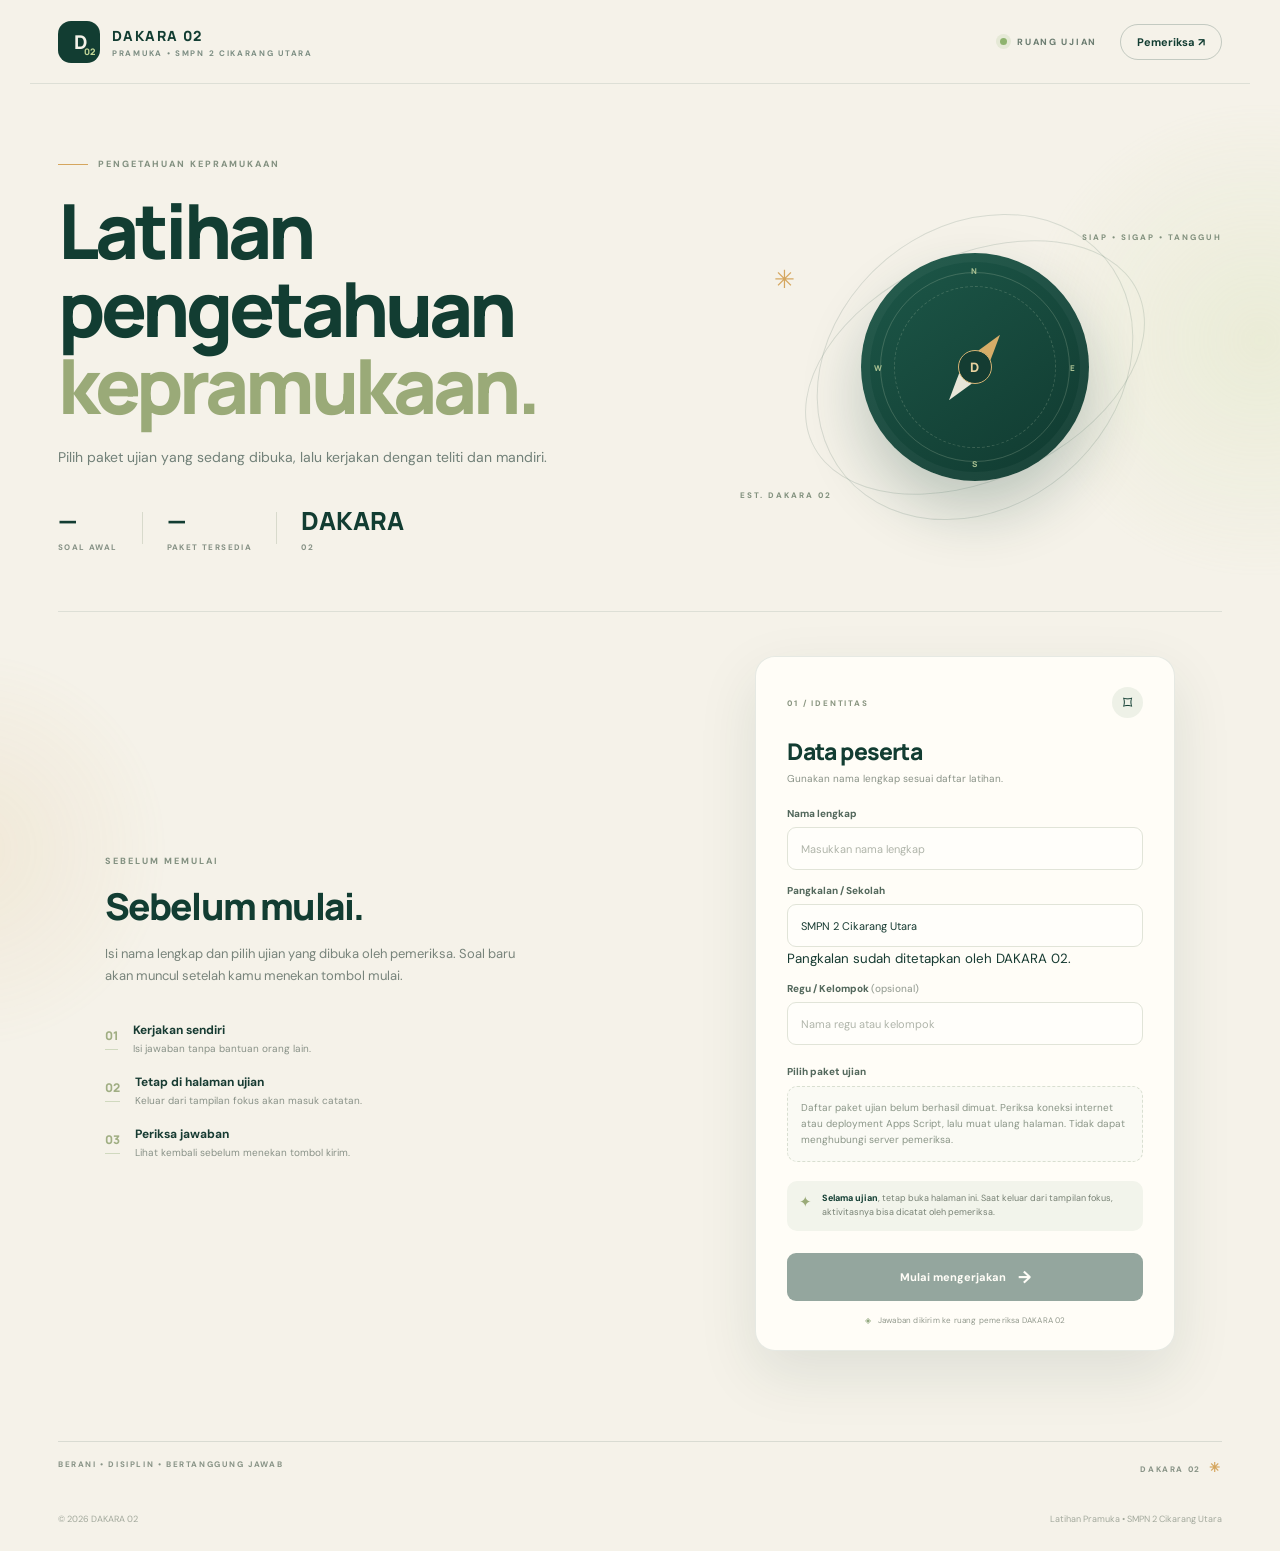
==== commit a16df53a: "Add files via upload" ====
--- a/index.html
+++ b/index.html
@@ -37,7 +37,7 @@
           <div class="hero-stats">
             <div><strong id="questionTotalStat">140</strong><span>SOAL AWAL</span></div>
             <i></i>
-            <div><strong id="examTotalStat">1</strong><span>PAKET TERSEDIA</span></div>
+            <div><strong id="examTotalStat">…</strong><span>PAKET TERSEDIA</span></div>
             <i></i>
             <div><strong>DAKARA</strong><span>02</span></div>
           </div>
--- a/style.css
+++ b/style.css
@@ -108,3 +108,9 @@
 }
 #examSectionNav{display:grid;gap:8px;width:100%}
 #examSectionNav .chapter-chip{width:100%}
+
+/* Aksi pemeriksa untuk menghapus satu peserta */
+.participant-actions{display:flex;align-items:center;gap:6px;flex-wrap:wrap}
+.participant-actions .danger-button{background:#f7e8e4;color:#9e4c3e;border:1px solid #efd2cb}
+.participant-actions .danger-button:hover{background:#f0d9d2;color:#843c31}
+.participant-actions button:disabled{opacity:.6;cursor:wait}
